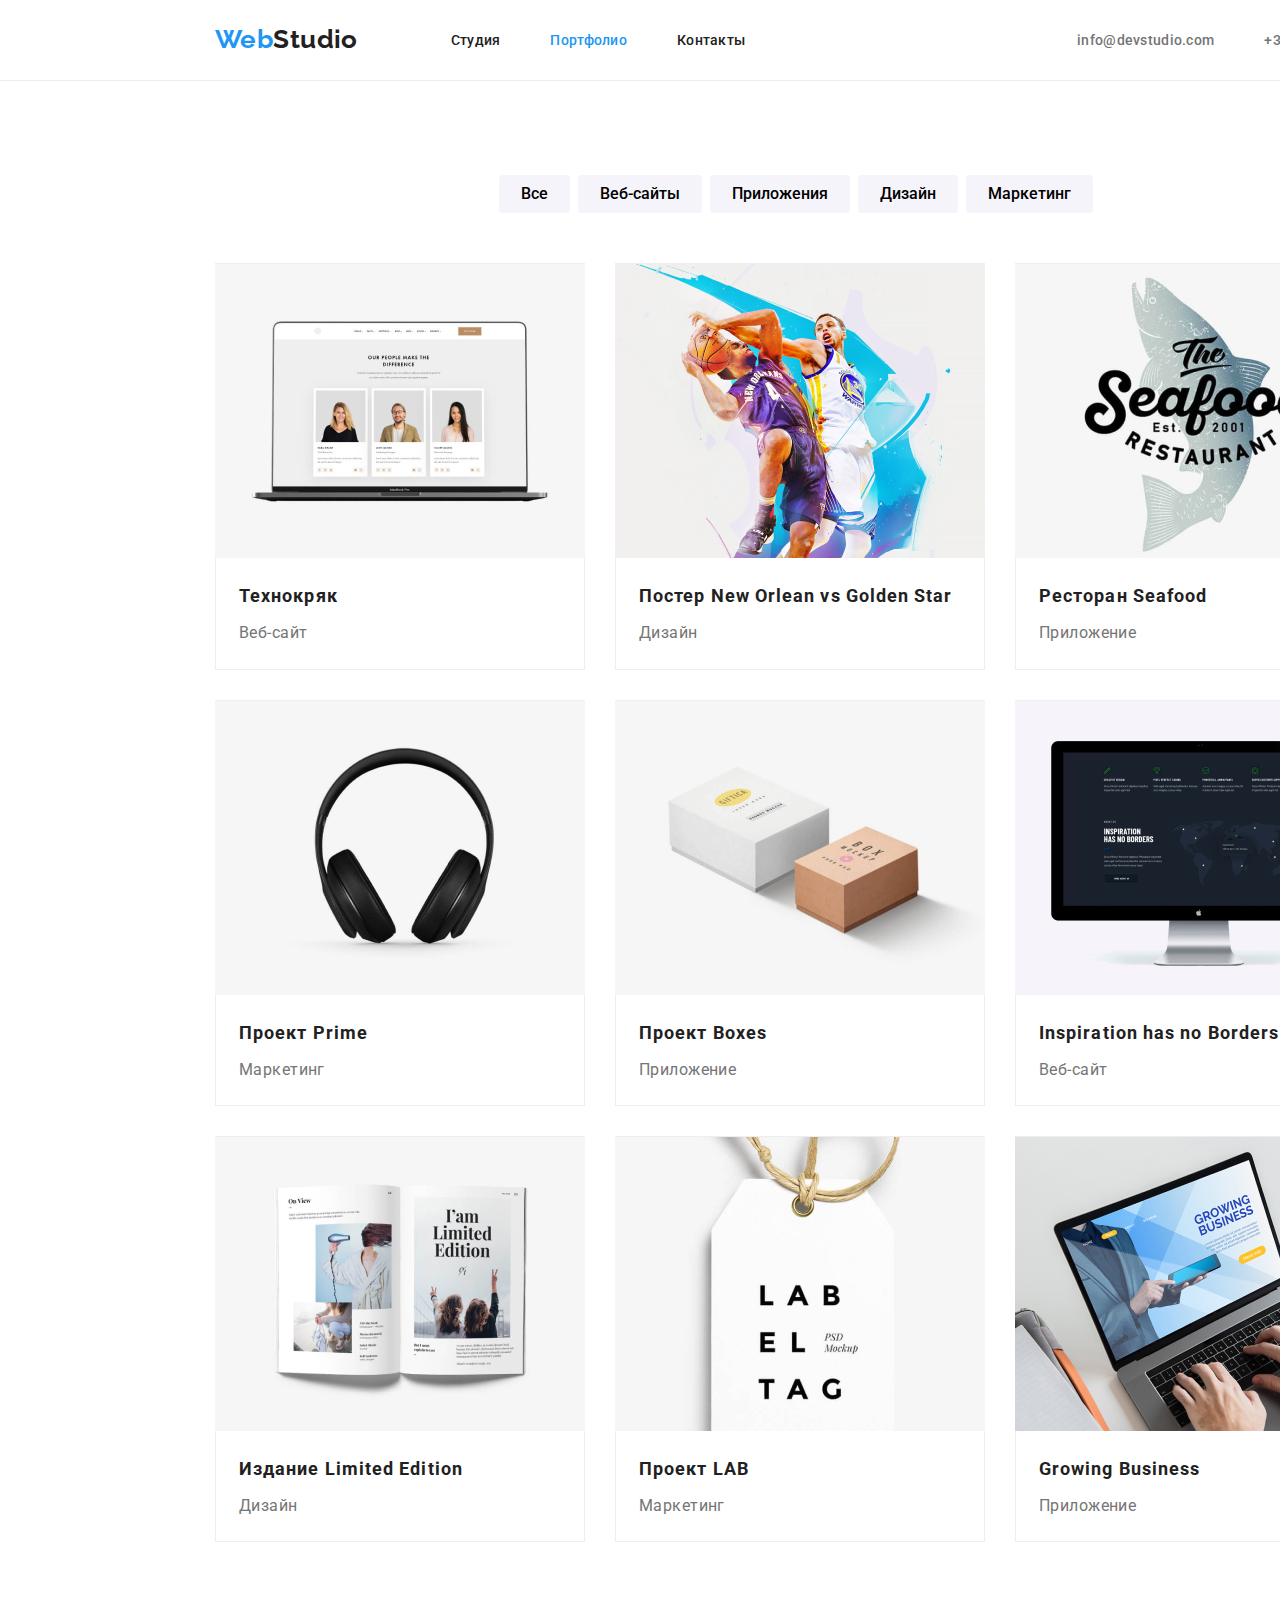
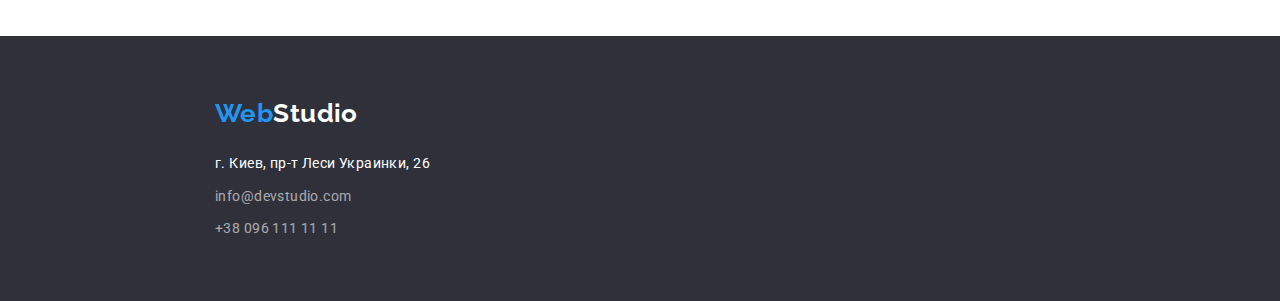
==== portfolio.html @ f6ff9114 "create-flexbox-styles" ====
<!DOCTYPE html>
<html lang="ru">
  <head>
    <meta charset="utf-8" />
    <title>portfolio</title>
    <link href="./styles/modern-normalize.css" rel="stylesheet" />
    <link rel="preconnect" href="https://fonts.googleapis.com" />
    <link rel="preconnect" href="https://fonts.gstatic.com" crossorigin />
    <link
      href="https://fonts.googleapis.com/css2?family=Raleway:wght@700&family=Roboto:wght@400;500;700;900&display=swap"
      rel="stylesheet"
    />
    <link href="./styles/style.css" rel="stylesheet" />
  </head>
  <body>
    <!--Хедер-->
    <header class="head">
      <div class="head-conteiner conteiner">
        <!--Навигация-->
        <nav class="navigation">
          <a class="logo" href="./index.html" lang="en"
            >Web<span class="head-logo-studio">Studio</span></a
          >
          <ul class="list-menu list">
            <li class="lint"><a class="item" href="./index.html">Студия</a></li>
            <li class="lint"><a class="item current" href="./portfolio.html">Портфолио</a></li>
            <li class="lint"><a class="item" href="#">Контакты</a></li>
          </ul>
        </nav>
        <!--Контакты-->
        <ul class="contacts-list list">
          <li class="lint">
            <a class="item" href="mailto:info@devstudio.com">info@devstudio.com</a>
          </li>
          <li class="lint"><a class="item" href="tel:+380961111111">+38 096 111 11 11</a></li>
        </ul>
      </div>
    </header>
    <main>
      <!--Портфолио-->
      <section class="portfolio-screen">
        <div class="conteiner">
          <!--Фильтр-->
          <h1 class="visually-hidden">filter</h1>
          <ul class="filter-list list">
            <li>
              <button type="button" class="filter-button">Все</button>
            </li>
            <li>
              <button type="button" class="filter-button">Веб-сайты</button>
            </li>
            <li>
              <button type="button" class="filter-button">Приложения</button>
            </li>
            <li>
              <button type="button" class="filter-button">Дизайн</button>
            </li>
            <li>
              <button type="button" class="filter-button">Маркетинг</button>
            </li>
          </ul>
          <!--Блок карточек портфолио-->
          <ul class="portfolio-list list">
            <li class="portfolio-list-lint">
              <a class="portfolio-list-link" href="#">
                <img
                  class="portfolio-list-img"
                  src="images/laptop-2.jpg"
                  alt="UI Designer"
                  width="370"
                  height="294"
                />
                <h2 class="portfolio-list-titel title">Технокряк</h2>
                <p class="portfolio-list-text text">Веб-сайт</p>
              </a>
            </li>
            <li class="portfolio-list-lint">
              <a class="portfolio-list-link" href="#">
                <img
                  class="portfolio-list-img"
                  src="images/b-ball.jpg"
                  alt="UI Designer"
                  width="370"
                  height="294"
                />
                <h2 class="portfolio-list-titel title">Постер New Orlean vs Golden Star</h2>
                <p class="portfolio-list-text text">Дизайн</p>
              </a>
            </li>
            <li class="portfolio-list-lint">
              <a class="portfolio-list-link" href="#">
                <img
                  class="portfolio-list-img"
                  src="images/seafood.jpg"
                  alt="UI Designer"
                  width="370"
                  height="294"
                />
                <h2 class="portfolio-list-titel title">Ресторан Seafood</h2>
                <p class="portfolio-list-text text">Приложение</p>
              </a>
            </li>
            <li class="portfolio-list-lint">
              <a class="portfolio-list-link" href="#">
                <img
                  class="portfolio-list-img"
                  src="images/headphones.jpg"
                  alt="UI Designer"
                  width="370"
                  height="294"
                />
                <h2 class="portfolio-list-titel title">Проект Prime</h2>
                <p class="portfolio-list-text text">Маркетинг</p>
              </a>
            </li>
            <li class="portfolio-list-lint">
              <a class="portfolio-list-link" href="#">
                <img
                  class="portfolio-list-img"
                  src="images/boxes.jpg"
                  alt="UI Designer"
                  width="370"
                  height="294"
                />
                <h2 class="portfolio-list-titel title">Проект Boxes</h2>
                <p class="portfolio-list-text text">Приложение</p>
              </a>
            </li>
            <li class="portfolio-list-lint">
              <a class="portfolio-list-link" href="#">
                <img
                  class="portfolio-list-img"
                  src="images/pc.jpg"
                  alt="UI Designer"
                  width="370"
                  height="294"
                />
                <h2 class="portfolio-list-titel title">Inspiration has no Borders</h2>
                <p class="portfolio-list-text text">Веб-сайт</p>
              </a>
            </li>
            <li class="portfolio-list-lint">
              <a class="portfolio-list-link" href="#">
                <img
                  class="portfolio-list-img"
                  src="images/book.jpg"
                  alt="UI Designer"
                  width="370"
                  height="294"
                />
                <h2 class="portfolio-list-titel title">Издание Limited Edition</h2>
                <p class="portfolio-list-text text">Дизайн</p>
              </a>
            </li>
            <li class="portfolio-list-lint">
              <a class="portfolio-list-link" href="#">
                <img
                  class="portfolio-list-img"
                  src="images/label.jpg"
                  alt="UI Designer"
                  width="370"
                  height="294"
                />
                <h2 class="portfolio-list-titel title">Проект LAB</h2>
                <p class="portfolio-list-text text">Маркетинг</p>
              </a>
            </li>
            <li class="portfolio-list-lint">
              <a class="portfolio-list-link" href="#">
                <img
                  class="portfolio-list-img"
                  src="images/laptop-1.jpg"
                  alt="UI Designer"
                  width="370"
                  height="294"
                />
                <h2 class="portfolio-list-titel title">Growing Business</h2>
                <p class="portfolio-list-text text">Приложение</p>
              </a>
            </li>
          </ul>
        </div>
      </section>
    </main>
    <!--Подвал-->
    <footer class="footer">
      <div class="conteiner">
        <a class="logo" href="./index.html" lang="en"
          >Web<span class="footer-logo-studio">Studio</span></a
        >
        <address>
          <ul class="address-list list">
            <li class="address-lint">
              <a
                class="item on-map"
                href="https://goo.gl/maps/a3mqNuimZ3VsWyFX9"
                target="_blank"
                rel="noreferrer noopener"
                >г. Киев, пр-т Леси Украинки, 26</a
              >
            </li>
            <li class="address-lint">
              <a class="item contacts-item" href="mailto:info@devstudio.com">info@devstudio.com</a>
            </li>
            <li class="address-lint">
              <a class="item contacts-item" href="tel:+380961111111">+38 096 111 11 11</a>
            </li>
          </ul>
        </address>
      </div>
    </footer>
  </body>
</html>
---- styles/style.css ----
:root {
  --main-text-color: #212121;
  --second-text-color: #757575;
  --hero-text-color: #fff;
  --address-list-text-color: #fff;
  --filter-button-color: #fff;
  --accent-color: #2196f3;
  --bgc-hero-footer: #2f303a;
  --bgc-our-team: #f5f4fa;
  --font-size: 14px;
}

body {
  background-color: #fff;
  color: var(--main-text-color);

  font-family: 'Roboto', sans-serif;
  font-size: var(--font-size);
  line-height: 1.17;
  letter-spacing: 0.03em;

  width: 1600px;
  margin: 0 auto;
}
.conteiner {
  width: 1200px;
  padding: 0 15px;
  margin: 0 auto;
}
.list,
.title,
.text {
  padding: 0;
  margin: 0;
}
.list {
  list-style-type: none;
}
/*-------------------Хедер------------*/
.head {
  border-bottom: 1px solid #ececec;
}
.head-conteiner {
  display: flex;
}
/*-------------------Навигация------------*/
.navigation {
  display: flex;
  align-items: center;
}
.logo {
  font-family: 'Raleway', sans-serif;
  font-size: 26px;
  font-weight: 700;
  line-height: 1.38;
  text-decoration: none;
  color: var(--accent-color);
}
.logo .head-logo-studio {
  color: var(--main-text-color);
}
.list-menu .item,
.contacts-list .item {
  font-weight: 500;
  text-decoration: none;
  letter-spacing: 0.02em;
  color: var(--main-text-color);
  padding: 32px 0;
  transition: all 0.3s;
}
.list-menu {
  display: flex;
  margin-left: 93px;
}
.head-conteiner .lint {
  padding: 32px 0;
}
.list-menu .lint {
  margin-right: 50px;
}
.list-menu .lint:last-child {
  margin: 0;
}
.list-menu .item:hover,
.list-menu .item:focus,
.contacts-list .item:hover,
.contacts-list .item:focus {
  color: var(--accent-color);
}
.list-menu .current {
  color: var(--accent-color);
}
/*---------------Контакты----------------*/
.contacts-list {
  display: flex;
  margin-left: auto;
}
.contacts-list .item {
  color: var(--second-text-color);
}
.contacts-list .lint:last-child {
  margin-left: 50px;
}
/*-----------------Герой-----------------*/
.main-screen {
  background-color: var(--bgc-hero-footer);
  padding: 200px 0px;
}
.main-title {
  font-size: 44px;
  font-weight: 900;
  line-height: 1.36;
  letter-spacing: 0.06em;
  text-transform: uppercase;
  color: var(--hero-text-color);
  text-align: center;

  width: 696px;
  margin: 0 auto 30px auto;
}
.to-order {
  display: block;
  margin: 0 auto;

  font-weight: 700;
  line-height: 1.87;
  letter-spacing: 0.06em;
  color: var(--hero-text-color);

  background-color: var(--accent-color);
  box-shadow: 0px 4px 4px 0px #00000031;
  padding: 10px 32px;
  border-style: none;
  border-radius: 4px;
  cursor: pointer;

  transition: all 0.3s;
}
.to-order:hover,
.to-order:focus {
  background: #188ce8;
}
.visually-hidden {
  position: absolute;
  white-space: nowrap;
  width: 1px;
  height: 1px;
  overflow: hidden;
  border: 0;
  padding: 0;
  clip: rect(0 0 0 0);
  clip-path: inset(50%);
  margin: -1px;
}
/*---------Особенности---------*/
.features {
  padding: 94px 15px;
}
.features-list {
  display: flex;
}
.features-list .lint {
  margin-right: 30px;
}
.features-list .lint:last-child {
  margin: 0;
}
.features-list .lint-title {
  font-weight: 700;
  text-transform: uppercase;
}
.features-list .lint-text {
  line-height: 1.71;
  color: var(--second-text-color);
}
/*----------------Направление------------*/
.follow {
  padding-bottom: 94px;
}
.follow-list {
  display: flex;
}
.follow-lint {
  font-size: 0;
  margin-right: 30px;
}
.follow-lint:last-child {
  margin: 0;
}
.follow-title,
.our-team-title {
  font-size: 36px;
  font-weight: 700;
  line-height: 1.17;
  text-align: center;
  margin-bottom: 50px;
}
/*--------------Наша команда----------*/
.our-team {
  padding: 94px 15px;
  background-color: var(--bgc-our-team);
}
.our-team-list {
  display: flex;
}
.our-team-lint {
  margin-right: 30px;
  background-color: #fff;
  border-radius: 0 0 4px 4px;
  text-align: center;
  box-shadow: 0px 2px 1px 0px #00000031;
}
.our-team-photo {
  margin-bottom: 30px;
}
.our-team-list .lint-title {
  font-size: 16px;
  font-weight: 500;
  line-height: 1.17;
  margin-bottom: 10px;
}
.our-team-list .lint-text {
  font-size: 16px;
  line-height: 1.17;
  color: var(--second-text-color);
  margin: 0 0 30px 0;
}
.footer {
  background-color: var(--bgc-hero-footer);
  padding: 60px 15px;
}
.logo .footer-logo-studio {
  color: #fff;
}
.footer .logo {
  display: inline-block;
  margin-bottom: 20px;
}
.address-lint {
  margin-bottom: 9px;
}
.address-lint:last-child {
  margin: 0;
}
.address-list .item {
  line-height: 1.71;
  text-decoration: none;
  color: rgba(255, 255, 255, 0.6);
  font-style: normal;
  transition: all 0.3s;
}
.address-list .on-map {
  color: var(--address-list-text-color);
}
.address-list .item:hover,
.address-list .item:focus {
  color: var(--address-list-text-color);
}

/*-------------Портфолио------------*/
.portfolio-screen {
  padding-bottom: 94px;
}
/*----------------Фильтр-----------*/
.filter-list {
  display: flex;
  justify-content: center;
  padding: 94px 0 50px 0;
}
.filter-button {
  font-size: 16px;
  font-weight: 500;
  line-height: 1.63;
  background-color: #f5f4fa;
  padding: 6px 22px;
  border-style: none;
  border-radius: 4px;
  cursor: pointer;
  margin-right: 8px;
  transition: all 0.3s;
}
.filter-button:hover,
.filter-button:focus {
  color: var(--filter-button-color);
  background-color: var(--accent-color);
  box-shadow: 0px 2px 2px 0px #00000021;
}
/*-------Блок карточек портфолио----*/
.portfolio-list {
  display: flex;
  flex-wrap: wrap;
  margin: -15px;
}
.portfolio-list-lint {
  width: 370px;
  margin: 15px;
  font-size: 0;
  border: 1px solid #eee;
}
.portfolio-list-link {
  text-decoration: none;
}
.portfolio-list-img {
  position: relative;
  left: -1px;
}
.portfolio-list-titel {
  font-size: 18px;
  font-weight: 700;
  line-height: 2;
  letter-spacing: 0.06em;
  color: var(--main-text-color);
  margin: 20px 23px 4px 23px;
}
.portfolio-list-text {
  font-size: 16px;
  line-height: 1.88;
  color: var(--second-text-color);
  margin: 0 23px 20px 23px;
}
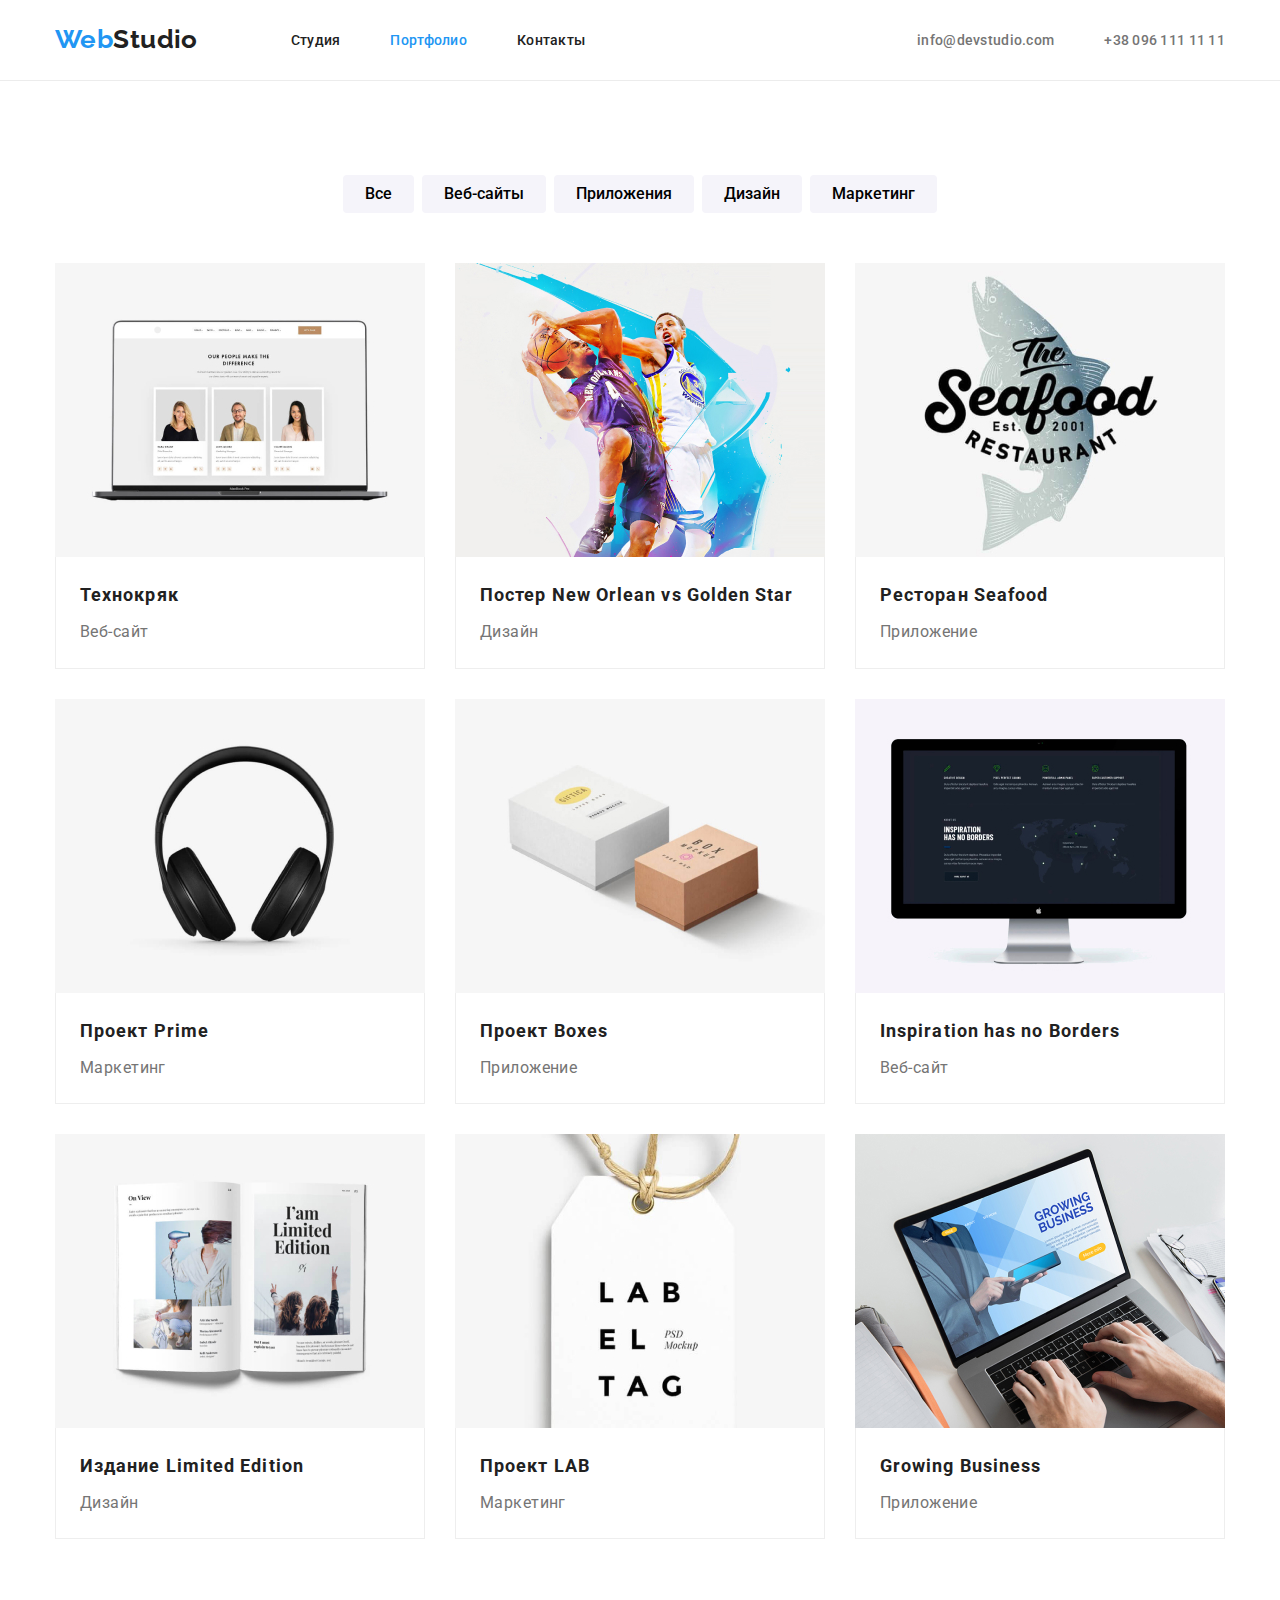
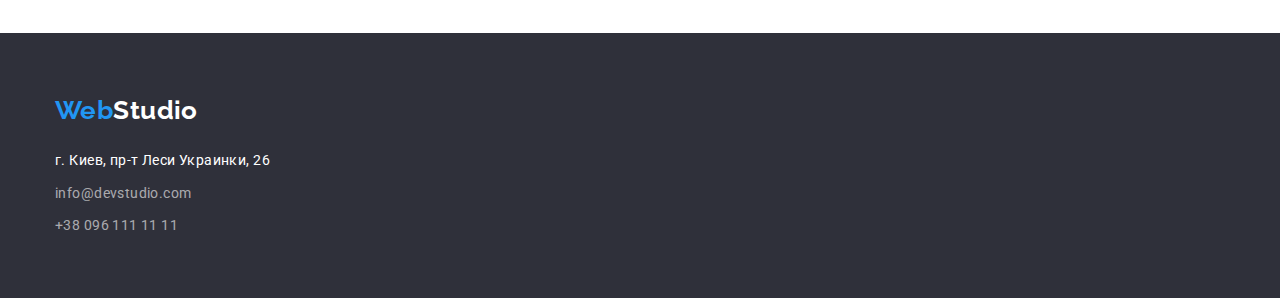
==== commit 05a285dd: "fix-styles" ====
--- a/portfolio.html
+++ b/portfolio.html
@@ -21,14 +21,14 @@
           <a class="logo" href="./index.html" lang="en"
             >Web<span class="head-logo-studio">Studio</span></a
           >
-          <ul class="list-menu list">
+          <ul class="list-menu">
             <li class="lint"><a class="item" href="./index.html">Студия</a></li>
             <li class="lint"><a class="item current" href="./portfolio.html">Портфолио</a></li>
             <li class="lint"><a class="item" href="#">Контакты</a></li>
           </ul>
         </nav>
         <!--Контакты-->
-        <ul class="contacts-list list">
+        <ul class="contacts-list">
           <li class="lint">
             <a class="item" href="mailto:info@devstudio.com">info@devstudio.com</a>
           </li>
@@ -38,29 +38,29 @@
     </header>
     <main>
       <!--Портфолио-->
-      <section class="portfolio-screen">
+      <section class="section portfolio-screen">
         <div class="conteiner">
           <!--Фильтр-->
           <h1 class="visually-hidden">filter</h1>
-          <ul class="filter-list list">
-            <li>
+          <ul class="filter-list">
+            <li class="filter-list-lint">
               <button type="button" class="filter-button">Все</button>
             </li>
-            <li>
+            <li class="filter-list-lint">
               <button type="button" class="filter-button">Веб-сайты</button>
             </li>
-            <li>
+            <li class="filter-list-lint">
               <button type="button" class="filter-button">Приложения</button>
             </li>
-            <li>
+            <li class="filter-list-lint">
               <button type="button" class="filter-button">Дизайн</button>
             </li>
-            <li>
+            <li class="filter-list-lint">
               <button type="button" class="filter-button">Маркетинг</button>
             </li>
           </ul>
           <!--Блок карточек портфолио-->
-          <ul class="portfolio-list list">
+          <ul class="portfolio-list">
             <li class="portfolio-list-lint">
               <a class="portfolio-list-link" href="#">
                 <img
@@ -70,8 +70,10 @@
                   width="370"
                   height="294"
                 />
-                <h2 class="portfolio-list-titel title">Технокряк</h2>
-                <p class="portfolio-list-text text">Веб-сайт</p>
+                <div class="portfolio-list-text-block">
+                  <h2 class="portfolio-list-titel">Технокряк</h2>
+                  <p class="portfolio-list-text">Веб-сайт</p>
+                </div>
               </a>
             </li>
             <li class="portfolio-list-lint">
@@ -83,8 +85,10 @@
                   width="370"
                   height="294"
                 />
-                <h2 class="portfolio-list-titel title">Постер New Orlean vs Golden Star</h2>
-                <p class="portfolio-list-text text">Дизайн</p>
+                <div class="portfolio-list-text-block">
+                  <h2 class="portfolio-list-titel">Постер New Orlean vs Golden Star</h2>
+                  <p class="portfolio-list-text">Дизайн</p>
+                </div>
               </a>
             </li>
             <li class="portfolio-list-lint">
@@ -96,8 +100,10 @@
                   width="370"
                   height="294"
                 />
-                <h2 class="portfolio-list-titel title">Ресторан Seafood</h2>
-                <p class="portfolio-list-text text">Приложение</p>
+                <div class="portfolio-list-text-block">
+                  <h2 class="portfolio-list-titel">Ресторан Seafood</h2>
+                  <p class="portfolio-list-text">Приложение</p>
+                </div>
               </a>
             </li>
             <li class="portfolio-list-lint">
@@ -109,8 +115,10 @@
                   width="370"
                   height="294"
                 />
-                <h2 class="portfolio-list-titel title">Проект Prime</h2>
-                <p class="portfolio-list-text text">Маркетинг</p>
+                <div class="portfolio-list-text-block">
+                  <h2 class="portfolio-list-titel">Проект Prime</h2>
+                  <p class="portfolio-list-text">Маркетинг</p>
+                </div>
               </a>
             </li>
             <li class="portfolio-list-lint">
@@ -122,8 +130,10 @@
                   width="370"
                   height="294"
                 />
-                <h2 class="portfolio-list-titel title">Проект Boxes</h2>
-                <p class="portfolio-list-text text">Приложение</p>
+                <div class="portfolio-list-text-block">
+                  <h2 class="portfolio-list-titel">Проект Boxes</h2>
+                  <p class="portfolio-list-text">Приложение</p>
+                </div>
               </a>
             </li>
             <li class="portfolio-list-lint">
@@ -135,8 +145,10 @@
                   width="370"
                   height="294"
                 />
-                <h2 class="portfolio-list-titel title">Inspiration has no Borders</h2>
-                <p class="portfolio-list-text text">Веб-сайт</p>
+                <div class="portfolio-list-text-block">
+                  <h2 class="portfolio-list-titel">Inspiration has no Borders</h2>
+                  <p class="portfolio-list-text">Веб-сайт</p>
+                </div>
               </a>
             </li>
             <li class="portfolio-list-lint">
@@ -148,8 +160,10 @@
                   width="370"
                   height="294"
                 />
-                <h2 class="portfolio-list-titel title">Издание Limited Edition</h2>
-                <p class="portfolio-list-text text">Дизайн</p>
+                <div class="portfolio-list-text-block">
+                  <h2 class="portfolio-list-titel">Издание Limited Edition</h2>
+                  <p class="portfolio-list-text">Дизайн</p>
+                </div>
               </a>
             </li>
             <li class="portfolio-list-lint">
@@ -161,8 +175,10 @@
                   width="370"
                   height="294"
                 />
-                <h2 class="portfolio-list-titel title">Проект LAB</h2>
-                <p class="portfolio-list-text text">Маркетинг</p>
+                <div class="portfolio-list-text-block">
+                  <h2 class="portfolio-list-titel">Проект LAB</h2>
+                  <p class="portfolio-list-text">Маркетинг</p>
+                </div>
               </a>
             </li>
             <li class="portfolio-list-lint">
@@ -174,8 +190,10 @@
                   width="370"
                   height="294"
                 />
-                <h2 class="portfolio-list-titel title">Growing Business</h2>
-                <p class="portfolio-list-text text">Приложение</p>
+                <div class="portfolio-list-text-block">
+                  <h2 class="portfolio-list-titel">Growing Business</h2>
+                  <p class="portfolio-list-text">Приложение</p>
+                </div>
               </a>
             </li>
           </ul>
@@ -189,7 +207,7 @@
           >Web<span class="footer-logo-studio">Studio</span></a
         >
         <address>
-          <ul class="address-list list">
+          <ul class="address-list">
             <li class="address-lint">
               <a
                 class="item on-map"
--- a/styles/style.css
+++ b/styles/style.css
@@ -18,23 +18,33 @@
   font-size: var(--font-size);
   line-height: 1.17;
   letter-spacing: 0.03em;
-
-  width: 1600px;
-  margin: 0 auto;
 }
 .conteiner {
   width: 1200px;
   padding: 0 15px;
   margin: 0 auto;
 }
-.list,
-.title,
-.text {
+.section {
+  padding: 94px 0;
+}
+h1,
+h2,
+h3,
+h4,
+h5,
+h6,
+p,
+ul {
+  margin: 0;
+}
+ul {
+  list-style: none;
   padding: 0;
-  margin: 0;
-}
-.list {
-  list-style-type: none;
+}
+img {
+  display: block;
+  max-width: 100%;
+  height: auto;
 }
 /*-------------------Хедер------------*/
 .head {
@@ -61,6 +71,7 @@
 }
 .list-menu .item,
 .contacts-list .item {
+  display: block;
   font-weight: 500;
   text-decoration: none;
   letter-spacing: 0.02em;
@@ -71,9 +82,6 @@
 .list-menu {
   display: flex;
   margin-left: 93px;
-}
-.head-conteiner .lint {
-  padding: 32px 0;
 }
 .list-menu .lint {
   margin-right: 50px;
@@ -128,7 +136,7 @@
   color: var(--hero-text-color);
 
   background-color: var(--accent-color);
-  box-shadow: 0px 4px 4px 0px #00000031;
+  box-shadow: 0px 4px 4px rgba(0, 0, 0, 0.15);
   padding: 10px 32px;
   border-style: none;
   border-radius: 4px;
@@ -153,9 +161,6 @@
   margin: -1px;
 }
 /*---------Особенности---------*/
-.features {
-  padding: 94px 15px;
-}
 .features-list {
   display: flex;
 }
@@ -168,6 +173,7 @@
 .features-list .lint-title {
   font-weight: 700;
   text-transform: uppercase;
+  margin-bottom: 10px;
 }
 .features-list .lint-text {
   line-height: 1.71;
@@ -175,7 +181,7 @@
 }
 /*----------------Направление------------*/
 .follow {
-  padding-bottom: 94px;
+  padding-top: 0;
 }
 .follow-list {
   display: flex;
@@ -197,7 +203,6 @@
 }
 /*--------------Наша команда----------*/
 .our-team {
-  padding: 94px 15px;
   background-color: var(--bgc-our-team);
 }
 .our-team-list {
@@ -208,10 +213,14 @@
   background-color: #fff;
   border-radius: 0 0 4px 4px;
   text-align: center;
-  box-shadow: 0px 2px 1px 0px #00000031;
-}
-.our-team-photo {
-  margin-bottom: 30px;
+  box-shadow: 0px 1px 3px rgba(0, 0, 0, 0.12), 0px 1px 1px rgba(0, 0, 0, 0.14),
+    0px 2px 1px rgba(0, 0, 0, 0.2);
+}
+.our-team-lint:last-child {
+  margin: 0;
+}
+.our-team-text-block {
+  padding: 30px 0;
 }
 .our-team-list .lint-title {
   font-size: 16px;
@@ -223,11 +232,10 @@
   font-size: 16px;
   line-height: 1.17;
   color: var(--second-text-color);
-  margin: 0 0 30px 0;
 }
 .footer {
   background-color: var(--bgc-hero-footer);
-  padding: 60px 15px;
+  padding: 60px 0;
 }
 .logo .footer-logo-studio {
   color: #fff;
@@ -265,7 +273,13 @@
 .filter-list {
   display: flex;
   justify-content: center;
-  padding: 94px 0 50px 0;
+  padding-bottom: 50px;
+}
+.filter-list-lint {
+  margin-right: 8px;
+}
+.filter-list-lint:last-child {
+  margin-right: 0;
 }
 .filter-button {
   font-size: 16px;
@@ -276,14 +290,14 @@
   border-style: none;
   border-radius: 4px;
   cursor: pointer;
-  margin-right: 8px;
   transition: all 0.3s;
 }
 .filter-button:hover,
 .filter-button:focus {
   color: var(--filter-button-color);
   background-color: var(--accent-color);
-  box-shadow: 0px 2px 2px 0px #00000021;
+  box-shadow: 0px 3px 1px rgba(0, 0, 0, 0.1), 0px 1px 2px rgba(0, 0, 0, 0.08),
+    0px 2px 2px rgba(0, 0, 0, 0.12);
 }
 /*-------Блок карточек портфолио----*/
 .portfolio-list {
@@ -292,17 +306,23 @@
   margin: -15px;
 }
 .portfolio-list-lint {
-  width: 370px;
   margin: 15px;
   font-size: 0;
-  border: 1px solid #eee;
+}
+.portfolio-list-lint:hover,
+.portfolio-list-lint:focus {
+  box-shadow: 0px 1px 1px rgba(0, 0, 0, 0.12), 0px 4px 4px rgba(0, 0, 0, 0.06),
+    1px 4px 6px rgba(0, 0, 0, 0.16);
+  transition: all 0.3s;
 }
 .portfolio-list-link {
   text-decoration: none;
 }
-.portfolio-list-img {
-  position: relative;
-  left: -1px;
+.portfolio-list-text-block {
+  padding: 20px 24px;
+  border-right: 1px solid #eeeeee;
+  border-bottom: 1px solid #eeeeee;
+  border-left: 1px solid #eeeeee;
 }
 .portfolio-list-titel {
   font-size: 18px;
@@ -310,11 +330,10 @@
   line-height: 2;
   letter-spacing: 0.06em;
   color: var(--main-text-color);
-  margin: 20px 23px 4px 23px;
+  margin-bottom: 4px;
 }
 .portfolio-list-text {
   font-size: 16px;
   line-height: 1.88;
   color: var(--second-text-color);
-  margin: 0 23px 20px 23px;
-}
+}
